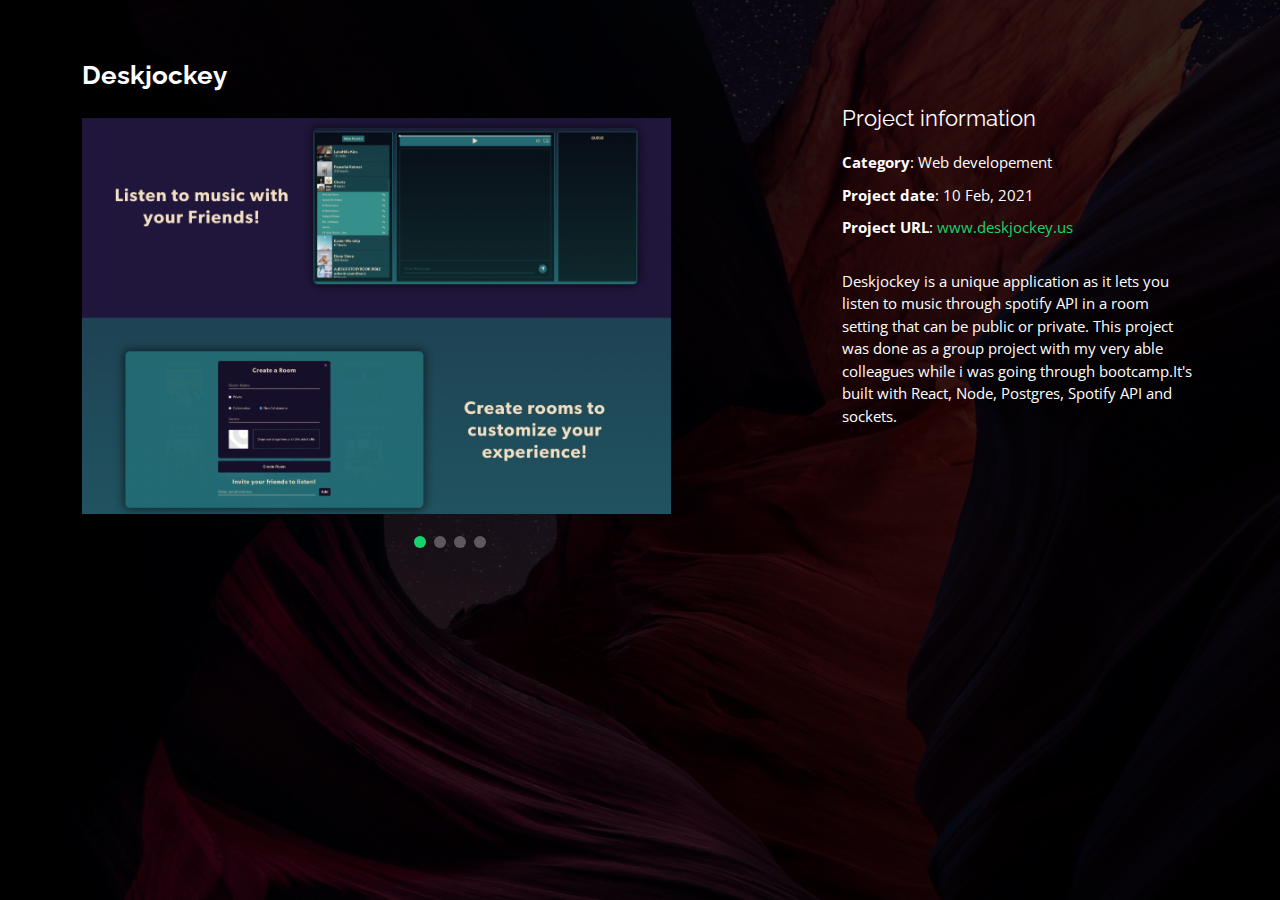
==== portfolio-details.html @ 0e200948 "uploading new portfolio" ====
<!DOCTYPE html>
<html lang="en">

<head>
  <meta charset="utf-8">
  <meta content="width=device-width, initial-scale=1.0" name="viewport">

  <title>Deskjockey</title>
  <meta content="" name="description">
  <meta content="" name="keywords">

  <!-- Favicons -->
  <link href="assets/img/favicon.png" rel="icon">
  <link href="assets/img/apple-touch-icon.png" rel="apple-touch-icon">

  <!-- Google Fonts -->
  <link href="https://fonts.googleapis.com/css?family=Open+Sans:300,300i,400,400i,600,600i,700,700i|Raleway:300,300i,400,400i,500,500i,600,600i,700,700i|Poppins:300,300i,400,400i,500,500i,600,600i,700,700i" rel="stylesheet">

  <!-- Vendor CSS Files -->
  <link href="assets/vendor/bootstrap/css/bootstrap.min.css" rel="stylesheet">
  <link href="assets/vendor/bootstrap-icons/bootstrap-icons.css" rel="stylesheet">
  <link href="assets/vendor/boxicons/css/boxicons.min.css" rel="stylesheet">
  <link href="assets/vendor/glightbox/css/glightbox.min.css" rel="stylesheet">
  <link href="assets/vendor/remixicon/remixicon.css" rel="stylesheet">
  <link href="assets/vendor/swiper/swiper-bundle.min.css" rel="stylesheet">

  <!-- Template Main CSS File -->
  <link href="assets/css/style.css" rel="stylesheet">

  <!-- =======================================================
  * Template Name: Personal - v4.7.0
  * Template URL: https://bootstrapmade.com/personal-free-resume-bootstrap-template/
  * Author: BootstrapMade.com
  * License: https://bootstrapmade.com/license/
  ======================================================== -->
</head>

<body>

  <main id="main">

    <!-- ======= Portfolio Details ======= -->
    <div id="portfolio-details" class="portfolio-details">
      <div class="container">

        <div class="row">

          <div class="col-lg-8">
            <h2 class="portfolio-title">Deskjockey</h2>

            <div class="portfolio-details-slider swiper">
              <div class="swiper-wrapper align-items-center">

                <div class="swiper-slide">
                  <img src="assets/img/portfolio/djockey-preview-2.png" alt="">
                </div>

                <div class="swiper-slide">
                  <img src="assets/img/portfolio/djockey-preview-3.png" alt="">
                </div>

                <div class="swiper-slide">
                  <img src="assets/img/portfolio/deskjockey-preview-4.png" alt="">
                </div>

                <div class="swiper-slide">
                  <img src="assets/img/portfolio/deskjockey-preview-5.png" alt="">
                </div>

              </div>
              <div class="swiper-pagination"></div>
            </div>

          </div>

          <div class="col-lg-4 portfolio-info">
            <h3>Project information</h3>
            <ul>
              <li><strong>Category</strong>: Web developement</li>
              <li><strong>Project date</strong>: 10 Feb, 2021</li>
              <li><strong>Project URL</strong>: <a href="#">www.deskjockey.us</a></li>
            </ul>

            <p>
              Deskjockey is a unique application as it lets you listen to music through spotify API in a room setting that can be public or private. This project was done as a group project with my very able colleagues while i was going through bootcamp.It's built with React, Node, Postgres, Spotify API and sockets.
            </p>
          </div>

        </div>

      </div>
    </div><!-- End Portfolio Details -->

  </main><!-- End #main -->

  <div class="credits">
    <!-- All the links in the footer should remain intact. -->
    <!-- You can delete the links only if you purchased the pro version. -->
    <!-- Licensing information: https://bootstrapmade.com/license/ -->
    <!-- Purchase the pro version with working PHP/AJAX contact form: https://bootstrapmade.com/personal-free-resume-bootstrap-template/ -->
    
  </div>

  <!-- Vendor JS Files -->
  <script src="assets/vendor/purecounter/purecounter.js"></script>
  <script src="assets/vendor/bootstrap/js/bootstrap.bundle.min.js"></script>
  <script src="assets/vendor/glightbox/js/glightbox.min.js"></script>
  <script src="assets/vendor/isotope-layout/isotope.pkgd.min.js"></script>
  <script src="assets/vendor/swiper/swiper-bundle.min.js"></script>
  <script src="assets/vendor/waypoints/noframework.waypoints.js"></script>
  <script src="assets/vendor/php-email-form/validate.js"></script>

  <!-- Template Main JS File -->
  <script src="assets/js/main.js"></script>

</body>

</html>
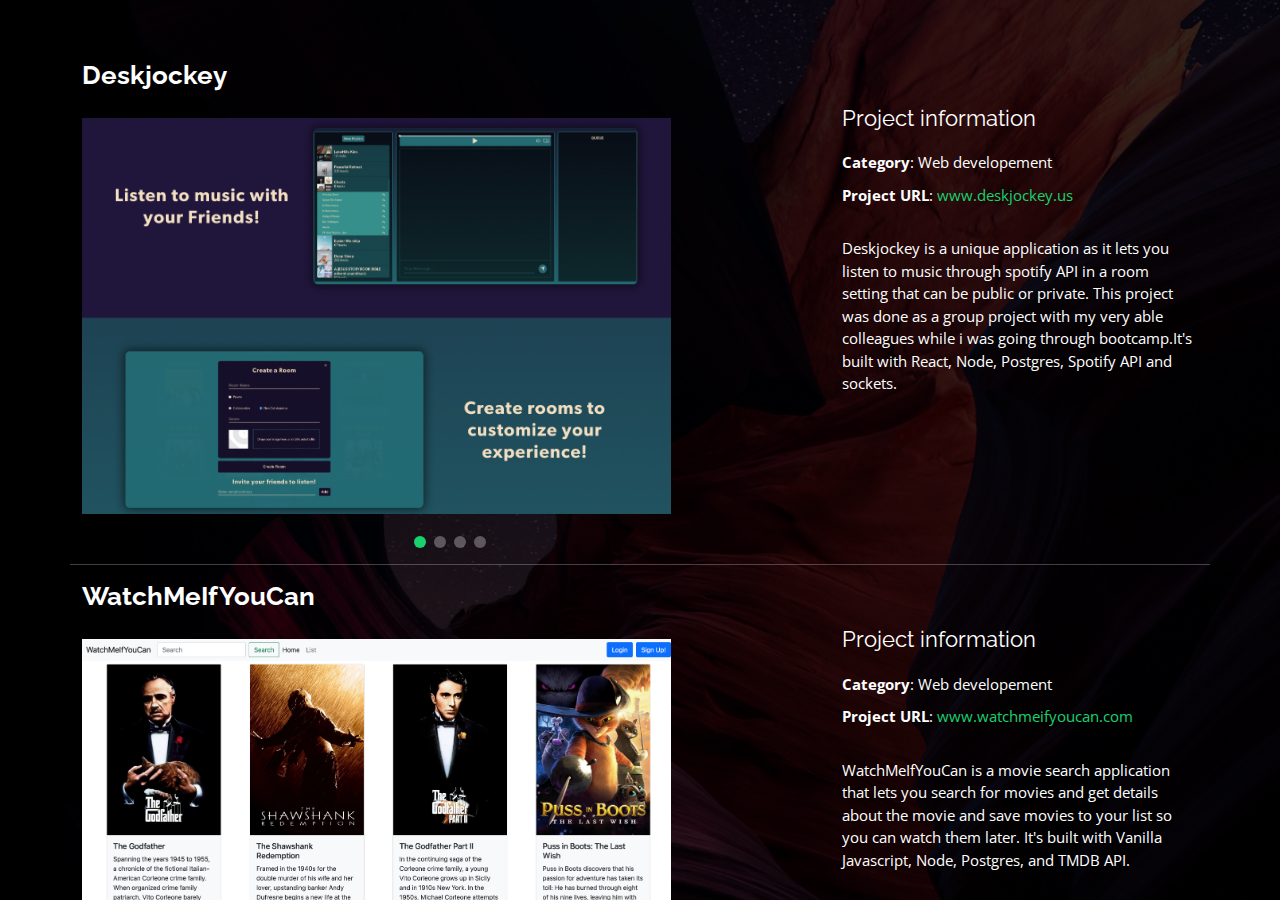
==== commit 5345569e: "updated version" ====
--- a/portfolio-details.html
+++ b/portfolio-details.html
@@ -1,118 +1,279 @@
 <!DOCTYPE html>
 <html lang="en">
-
-<head>
-  <meta charset="utf-8">
-  <meta content="width=device-width, initial-scale=1.0" name="viewport">
-
-  <title>Deskjockey</title>
-  <meta content="" name="description">
-  <meta content="" name="keywords">
-
-  <!-- Favicons -->
-  <link href="assets/img/favicon.png" rel="icon">
-  <link href="assets/img/apple-touch-icon.png" rel="apple-touch-icon">
-
-  <!-- Google Fonts -->
-  <link href="https://fonts.googleapis.com/css?family=Open+Sans:300,300i,400,400i,600,600i,700,700i|Raleway:300,300i,400,400i,500,500i,600,600i,700,700i|Poppins:300,300i,400,400i,500,500i,600,600i,700,700i" rel="stylesheet">
-
-  <!-- Vendor CSS Files -->
-  <link href="assets/vendor/bootstrap/css/bootstrap.min.css" rel="stylesheet">
-  <link href="assets/vendor/bootstrap-icons/bootstrap-icons.css" rel="stylesheet">
-  <link href="assets/vendor/boxicons/css/boxicons.min.css" rel="stylesheet">
-  <link href="assets/vendor/glightbox/css/glightbox.min.css" rel="stylesheet">
-  <link href="assets/vendor/remixicon/remixicon.css" rel="stylesheet">
-  <link href="assets/vendor/swiper/swiper-bundle.min.css" rel="stylesheet">
-
-  <!-- Template Main CSS File -->
-  <link href="assets/css/style.css" rel="stylesheet">
-
-  <!-- =======================================================
-  * Template Name: Personal - v4.7.0
-  * Template URL: https://bootstrapmade.com/personal-free-resume-bootstrap-template/
-  * Author: BootstrapMade.com
-  * License: https://bootstrapmade.com/license/
-  ======================================================== -->
-</head>
-
-<body>
-
-  <main id="main">
-
-    <!-- ======= Portfolio Details ======= -->
-    <div id="portfolio-details" class="portfolio-details">
-      <div class="container">
-
-        <div class="row">
-
-          <div class="col-lg-8">
-            <h2 class="portfolio-title">Deskjockey</h2>
-
-            <div class="portfolio-details-slider swiper">
-              <div class="swiper-wrapper align-items-center">
-
-                <div class="swiper-slide">
-                  <img src="assets/img/portfolio/djockey-preview-2.png" alt="">
-                </div>
-
-                <div class="swiper-slide">
-                  <img src="assets/img/portfolio/djockey-preview-3.png" alt="">
-                </div>
-
-                <div class="swiper-slide">
-                  <img src="assets/img/portfolio/deskjockey-preview-4.png" alt="">
-                </div>
-
-                <div class="swiper-slide">
+  <head>
+    <meta charset="utf-8" />
+    <meta content="width=device-width, initial-scale=1.0" name="viewport" />
+
+    <title>Deskjockey</title>
+    <meta content="" name="description" />
+    <meta content="" name="keywords" />
+
+    <!-- Favicons -->
+    <link href="assets/img/favicon.png" rel="icon" />
+    <link href="assets/img/apple-touch-icon.png" rel="apple-touch-icon" />
+
+    <!-- Google Fonts -->
+    <link
+      href="https://fonts.googleapis.com/css?family=Open+Sans:300,300i,400,400i,600,600i,700,700i|Raleway:300,300i,400,400i,500,500i,600,600i,700,700i|Poppins:300,300i,400,400i,500,500i,600,600i,700,700i"
+      rel="stylesheet"
+    />
+
+    <!-- Vendor CSS Files -->
+    <link
+      href="assets/vendor/bootstrap/css/bootstrap.min.css"
+      rel="stylesheet"
+    />
+    <link
+      href="assets/vendor/bootstrap-icons/bootstrap-icons.css"
+      rel="stylesheet"
+    />
+    <link href="assets/vendor/boxicons/css/boxicons.min.css" rel="stylesheet" />
+    <link
+      href="assets/vendor/glightbox/css/glightbox.min.css"
+      rel="stylesheet"
+    />
+    <link href="assets/vendor/remixicon/remixicon.css" rel="stylesheet" />
+    <link href="assets/vendor/swiper/swiper-bundle.min.css" rel="stylesheet" />
+
+    <!-- Main CSS File -->
+    <link href="assets/css/style.css" rel="stylesheet" />
+  </head>
+
+  <body>
+    <main id="main">
+      <!-- ======= Portfolio Details ======= -->
+      <div id="portfolio-details" class="portfolio-details">
+        <div class="container">
+          <div class="row">
+            <!-- DeskJockey section -->
+            <div class="col-lg-8">
+              <h2 class="portfolio-title">Deskjockey</h2>
+
+              <div class="portfolio-details-slider swiper">
+                <div class="swiper-wrapper align-items-center">
+                  <div class="swiper-slide">
+                    <img
+                      src="assets/img/portfolio/djockey-preview-2.png"
+                      alt=""
+                    />
+                  </div>
+
+                  <div class="swiper-slide">
+                    <img
+                      src="assets/img/portfolio/djockey-preview-3.png"
+                      alt=""
+                    />
+                  </div>
+
+                  <div class="swiper-slide">
+                    <img
+                      src="assets/img/portfolio/deskjockey-preview-4.png"
+                      alt=""
+                    />
+                  </div>
+
+                  <div class="swiper-slide">
+                    <img
+                      src="assets/img/portfolio/deskjockey-preview-5.png"
+                      alt=""
+                    />
+                  </div>
+                </div>
+                <div class="swiper-pagination"></div>
+              </div>
+            </div>
+
+            <div class="col-lg-4 portfolio-info">
+              <h3>Project information</h3>
+              <ul>
+                <li><strong>Category</strong>: Web developement</li>
+                <!-- <li><strong>Project date</strong>: 10 Feb, 2021</li> -->
+                <li>
+                  <strong>Project URL</strong>:
+                  <a href="#">www.deskjockey.us</a>
+                </li>
+              </ul>
+
+              <p>
+                Deskjockey is a unique application as it lets you listen to
+                music through spotify API in a room setting that can be public
+                or private. This project was done as a group project with my
+                very able colleagues while i was going through bootcamp.It's
+                built with React, Node, Postgres, Spotify API and sockets.
+              </p>
+            </div>
+            <hr />
+            <!-- WatchMeIfYouCan section -->
+            <div class="col-lg-8">
+              <h2 class="portfolio-title">WatchMeIfYouCan</h2>
+
+              <div class="portfolio-details-slider swiper">
+                <div class="swiper-wrapper align-items-center">
+                  <div class="swiper-slide">
+                    <img
+                      src="assets/img/portfolio/WATCHMEIFYOUCANhome.png"
+                      alt=""
+                    />
+                  </div>
+
+                  <div class="swiper-slide">
+                    <img src="assets/img/portfolio/watchhome2.png" alt="" />
+                  </div>
+
+                  <div class="swiper-slide">
+                    <img src="assets/img/portfolio/searchwatch.png" alt="" />
+                  </div>
+
+                  <!-- <div class="swiper-slide">
                   <img src="assets/img/portfolio/deskjockey-preview-5.png" alt="">
-                </div>
-
-              </div>
-              <div class="swiper-pagination"></div>
-            </div>
-
+                </div> -->
+                </div>
+                <div class="swiper-pagination"></div>
+              </div>
+            </div>
+
+            <div class="col-lg-4 portfolio-info">
+              <h3>Project information</h3>
+              <ul>
+                <li><strong>Category</strong>: Web developement</li>
+                <!-- <li><strong>Project date</strong>: 10 Feb, 2021</li> -->
+                <li>
+                  <strong>Project URL</strong>:
+                  <a href="#">www.watchmeifyoucan.com</a>
+                </li>
+              </ul>
+
+              <p>
+                WatchMeIfYouCan is a movie search application that lets you
+                search for movies and get details about the movie and save
+                movies to your list so you can watch them later. It's built with
+                Vanilla Javascript, Node, Postgres, and TMDB API.
+              </p>
+            </div>
+            <hr />
+            <!-- UCTV section -->
+            <div class="col-lg-8">
+              <h2 class="portfolio-title">UCTV</h2>
+
+              <div class="portfolio-details-slider swiper">
+                <div class="swiper-wrapper align-items-center">
+                  <div class="swiper-slide">
+                    <img
+                      src="assets/img/portfolio/uctv-screenshot-1.png"
+                      alt=""
+                    />
+                  </div>
+
+                  <div class="swiper-slide">
+                    <img
+                      src="assets/img/portfolio/uctv-screenshot-2.png"
+                      alt=""
+                    />
+                  </div>
+
+                  <div class="swiper-slide">
+                    <img
+                      src="assets/img/portfolio/uctv-screenshot-3.png"
+                      alt=""
+                    />
+                  </div>
+
+                  <div class="swiper-slide">
+                    <img src="assets/img/portfolio/uctv-auth-2.png" alt="" />
+                  </div>
+                </div>
+                <div class="swiper-pagination"></div>
+              </div>
+            </div>
+
+            <div class="col-lg-4 portfolio-info">
+              <h3>Project information</h3>
+              <ul>
+                <li><strong>Category</strong>: Web developement</li>
+                <!-- <li><strong>Project date</strong>: 10 Feb, 2021</li> -->
+                <li>
+                  <strong>Project URL</strong>:
+                  <a href="https://uctv.vercel.app">www.uctv.vercel.app</a>
+                </li>
+              </ul>
+
+              <p>
+                UCTV is a portfolio and book promotion app for an accredited
+                journalist with their articles and books. It's built with NextJs
+                and NextAuth along with Prisma DB, AWS, Vercel and Tailwind.
+              </p>
+            </div>
+            <hr />
+            <!-- Fatbabes section -->
+            <div class="col-lg-8">
+              <h2 class="portfolio-title">Fat Babes of Phoenix</h2>
+
+              <div class="portfolio-details-slider swiper">
+                <div class="swiper-wrapper align-items-center">
+                  <div class="swiper-slide">
+                    <img
+                      src="assets/img/portfolio/fb-screenshot-1.png"
+                      alt=""
+                    />
+                  </div>
+
+                  <div class="swiper-slide">
+                    <img
+                      src="assets/img/portfolio/fb-screenshot-2.png"
+                      alt=""
+                    />
+                  </div>
+
+                  <div class="swiper-slide">
+                    <img
+                      src="assets/img/portfolio/fb-screenshot-3.png"
+                      alt=""
+                    />
+                  </div>
+
+                  <!-- <div class="swiper-slide">
+                    <img
+                      src="assets/img/portfolio/deskjockey-preview-5.png"
+                      alt=""
+                    />
+                  </div> -->
+                </div>
+                <div class="swiper-pagination"></div>
+              </div>
+            </div>
+
+            <div class="col-lg-4 portfolio-info">
+              <h3>Project information</h3>
+              <ul>
+                <li><strong>Category</strong>: Web developement</li>
+                <!-- <li><strong>Project date</strong>: 10 Feb, 2021</li> -->
+                <li>
+                  <strong>Project URL</strong>:
+                  <a href="https://www.fatbabesphx.com">www.fatbabesphx.com</a>
+                </li>
+              </ul>
+
+              <p>
+                Fat Babes of Phoenix is a community website for plus size women in Phoenix. It's built with NextJs, Prisma DB, Vercel and Tailwind.
+              </p>
+            </div>
           </div>
-
-          <div class="col-lg-4 portfolio-info">
-            <h3>Project information</h3>
-            <ul>
-              <li><strong>Category</strong>: Web developement</li>
-              <li><strong>Project date</strong>: 10 Feb, 2021</li>
-              <li><strong>Project URL</strong>: <a href="#">www.deskjockey.us</a></li>
-            </ul>
-
-            <p>
-              Deskjockey is a unique application as it lets you listen to music through spotify API in a room setting that can be public or private. This project was done as a group project with my very able colleagues while i was going through bootcamp.It's built with React, Node, Postgres, Spotify API and sockets.
-            </p>
-          </div>
-
         </div>
-
       </div>
-    </div><!-- End Portfolio Details -->
-
-  </main><!-- End #main -->
-
-  <div class="credits">
-    <!-- All the links in the footer should remain intact. -->
-    <!-- You can delete the links only if you purchased the pro version. -->
-    <!-- Licensing information: https://bootstrapmade.com/license/ -->
-    <!-- Purchase the pro version with working PHP/AJAX contact form: https://bootstrapmade.com/personal-free-resume-bootstrap-template/ -->
-    
-  </div>
-
-  <!-- Vendor JS Files -->
-  <script src="assets/vendor/purecounter/purecounter.js"></script>
-  <script src="assets/vendor/bootstrap/js/bootstrap.bundle.min.js"></script>
-  <script src="assets/vendor/glightbox/js/glightbox.min.js"></script>
-  <script src="assets/vendor/isotope-layout/isotope.pkgd.min.js"></script>
-  <script src="assets/vendor/swiper/swiper-bundle.min.js"></script>
-  <script src="assets/vendor/waypoints/noframework.waypoints.js"></script>
-  <script src="assets/vendor/php-email-form/validate.js"></script>
-
-  <!-- Template Main JS File -->
-  <script src="assets/js/main.js"></script>
-
-</body>
-
-</html>+      <!-- End Portfolio Details -->
+    </main>
+    <!-- End #main -->
+
+    <!-- Vendor JS Files -->
+    <script src="assets/vendor/purecounter/purecounter.js"></script>
+    <script src="assets/vendor/bootstrap/js/bootstrap.bundle.min.js"></script>
+    <script src="assets/vendor/glightbox/js/glightbox.min.js"></script>
+    <script src="assets/vendor/isotope-layout/isotope.pkgd.min.js"></script>
+    <script src="assets/vendor/swiper/swiper-bundle.min.js"></script>
+    <script src="assets/vendor/waypoints/noframework.waypoints.js"></script>
+    <script src="assets/vendor/php-email-form/validate.js"></script>
+
+    <!--  Main JS File -->
+    <script src="assets/js/main.js"></script>
+  </body>
+</html>
--- a/assets/css/style.css
+++ b/assets/css/style.css
@@ -793,7 +793,7 @@
  .swiper-slide img {
    width:80%;
    box-sizing: border-box;
-   
+   height: auto;
  }
 /*--------------------------------------------------------------
 # Portfolio Details
@@ -1023,4 +1023,4 @@
 }
 .credits a:hover {
   color: #fff;
-}+}
